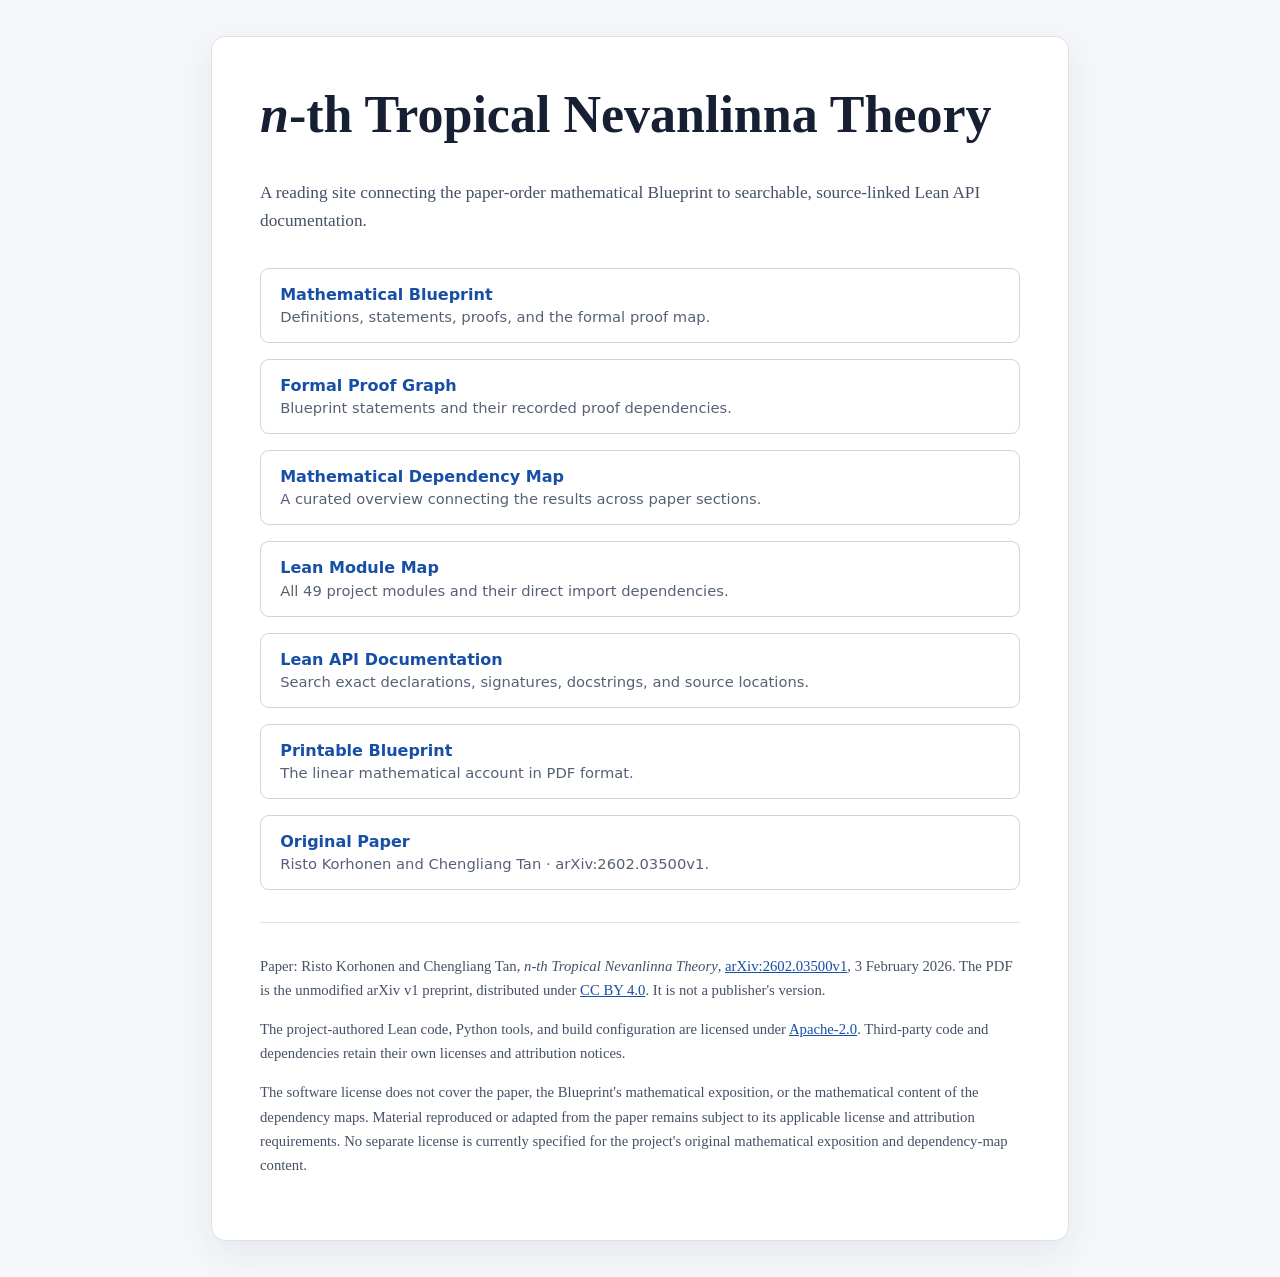
==== home_page/index.html @ 4498f09c "Prepare Lean formalization and Blueprint for private review" ====
<!doctype html>
<html lang="en">
<head>
  <meta charset="utf-8">
  <meta name="viewport" content="width=device-width, initial-scale=1">
  <title>n-th Tropical Nevanlinna Theory</title>
  <style>
    :root { color-scheme: light; font-family: Georgia, "Times New Roman", serif; }
    body { margin: 0; color: #172033; background: #f5f7fa; }
    main { max-width: 760px; margin: 4vh auto; padding: clamp(1.2rem, 5vw, 3rem); background: white;
      border: 1px solid #dce2ea; border-radius: 14px; box-shadow: 0 12px 36px #23304714; }
    h1 { margin-top: 0; font-size: clamp(2rem, 5vw, 3.25rem); font-weight: 600; }
    p { font-size: 1.08rem; line-height: 1.65; color: #445066; }
    nav { display: grid; gap: 1rem; margin-top: 2rem; }
    a { display: block; padding: 1rem 1.2rem; border: 1px solid #cbd5e1;
      border-radius: 9px; color: #174ea6; text-decoration: none; font-family: system-ui, sans-serif; }
    a:hover { border-color: #174ea6; background: #f6f9ff; }
    a:focus-visible { outline: 3px solid #174ea6; outline-offset: 3px; }
    footer { margin-top: 2rem; border-top: 1px solid #dce2ea; padding-top: 1rem; }
    footer p { font-size: .92rem; }
    footer a { display: inline; padding: 0; border: 0; border-radius: 0; font-family: inherit;
      text-decoration: underline; }
    strong { display: block; margin-bottom: .2rem; }
    span { color: #566176; font-size: .92rem; }
  </style>
</head>
<body>
  <main>
    <h1><i>n</i>-th Tropical Nevanlinna Theory</h1>
    <p>A reading site connecting the paper-order mathematical Blueprint
      to searchable, source-linked Lean API documentation.</p>
    <nav aria-label="Reading resources">
      <a href="blueprint/"><strong>Mathematical Blueprint</strong><span>Definitions, statements, proofs, and the formal proof map.</span></a>
      <a href="blueprint/dep_graph_document.html"><strong>Formal Proof Graph</strong><span>Blueprint statements and their recorded proof dependencies.</span></a>
      <a href="home_page/nth_tropical_nevanlinna_dependency_graph.html"><strong>Mathematical Dependency Map</strong><span>A curated overview connecting the results across paper sections.</span></a>
      <a href="home_page/nth_tropical_nevanlinna_lean_structure.html"><strong>Lean Module Map</strong><span>All 49 project modules and their direct import dependencies.</span></a>
      <a href="docs/"><strong>Lean API Documentation</strong><span>Search exact declarations, signatures, docstrings, and source locations.</span></a>
      <a href="blueprint.pdf"><strong>Printable Blueprint</strong><span>The linear mathematical account in PDF format.</span></a>
      <a href="home_page/arxiv-2602.03500v1.pdf"><strong>Original Paper</strong><span>Risto Korhonen and Chengliang Tan · arXiv:2602.03500v1.</span></a>
    </nav>
    <footer aria-label="Attribution and licenses">
      <p>Paper: Risto Korhonen and Chengliang Tan, <i>n-th Tropical Nevanlinna Theory</i>,
        <a href="https://arxiv.org/abs/2602.03500v1">arXiv:2602.03500v1</a>, 3 February 2026.
        The PDF is the unmodified arXiv v1 preprint, distributed under
        <a href="https://creativecommons.org/licenses/by/4.0/">CC BY 4.0</a>.
        It is not a publisher's version.</p>
      <p>The project-authored Lean code, Python tools, and build configuration are licensed under
        <a href="LICENSE">Apache-2.0</a>. Third-party code and dependencies retain their own licenses
        and attribution notices.</p>
      <p>The software license does not cover the paper, the Blueprint's mathematical exposition,
        or the mathematical content of the dependency maps. Material reproduced or adapted from
        the paper remains subject to its applicable license and attribution requirements.
        No separate license is currently specified for the project's original mathematical
        exposition and dependency-map content.</p>
    </footer>
  </main>
</body>
</html>
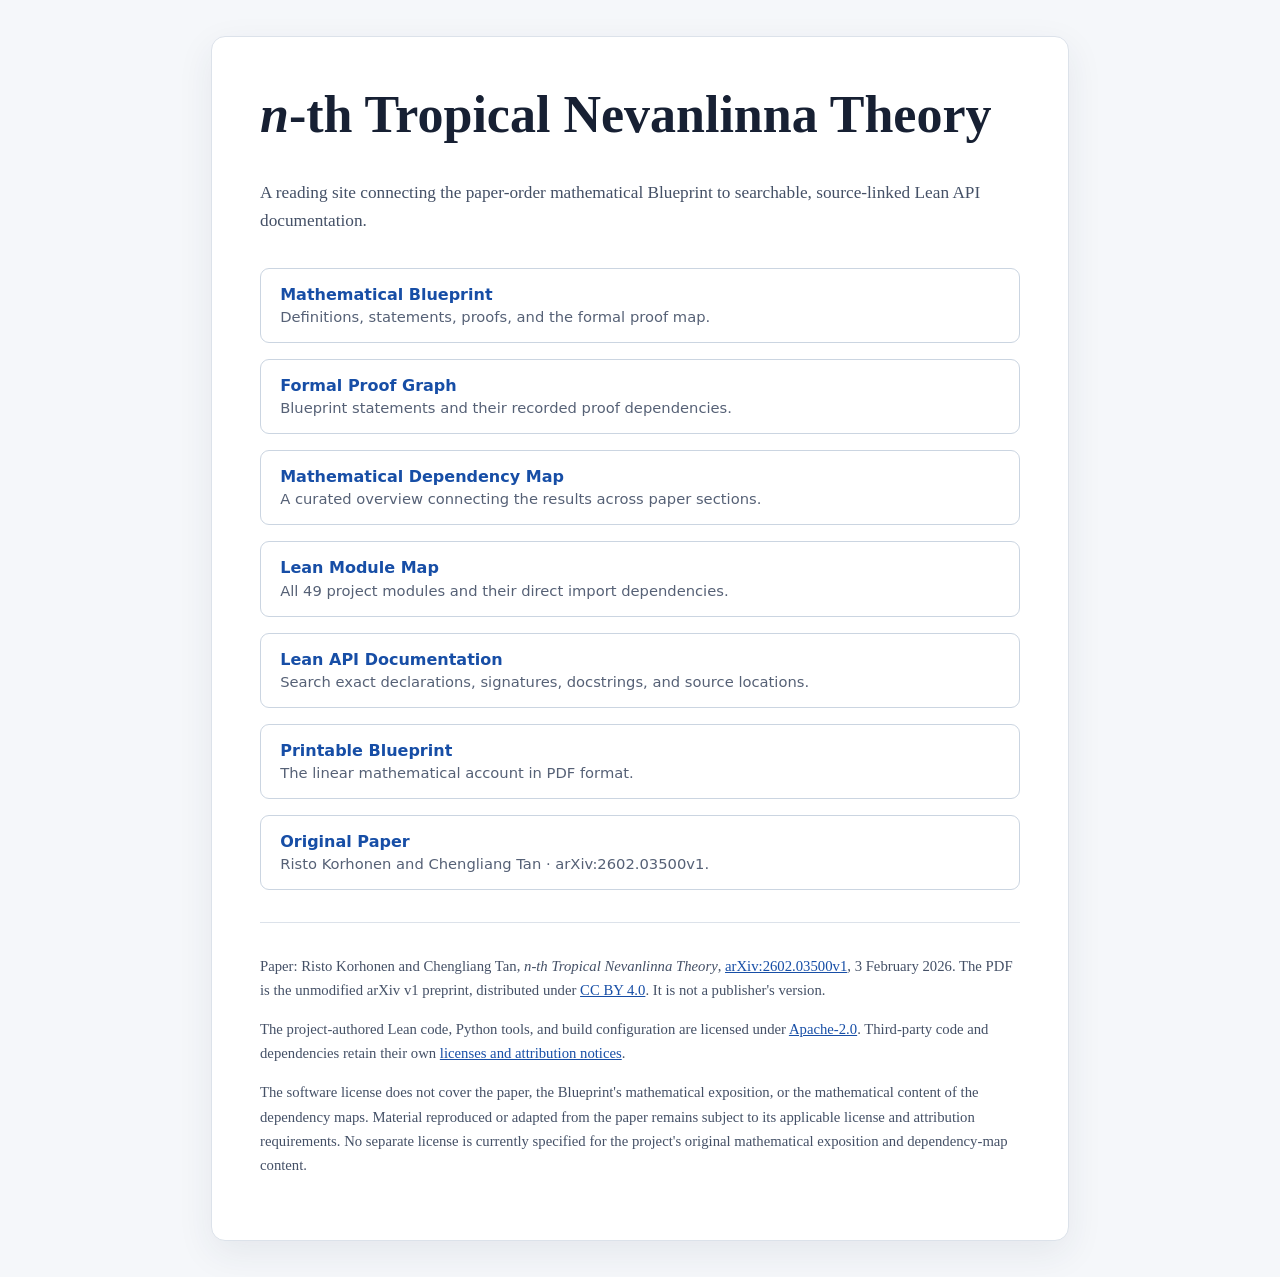
==== commit 8294d8b9: "Configure reviewed website builds and refresh API documentation" ====
--- a/home_page/index.html
+++ b/home_page/index.html
@@ -45,8 +45,8 @@
         <a href="https://creativecommons.org/licenses/by/4.0/">CC BY 4.0</a>.
         It is not a publisher's version.</p>
       <p>The project-authored Lean code, Python tools, and build configuration are licensed under
-        <a href="LICENSE">Apache-2.0</a>. Third-party code and dependencies retain their own licenses
-        and attribution notices.</p>
+        <a href="LICENSE">Apache-2.0</a>. Third-party code and dependencies retain their own
+        <a href="dependency-licenses/">licenses and attribution notices</a>.</p>
       <p>The software license does not cover the paper, the Blueprint's mathematical exposition,
         or the mathematical content of the dependency maps. Material reproduced or adapted from
         the paper remains subject to its applicable license and attribution requirements.
